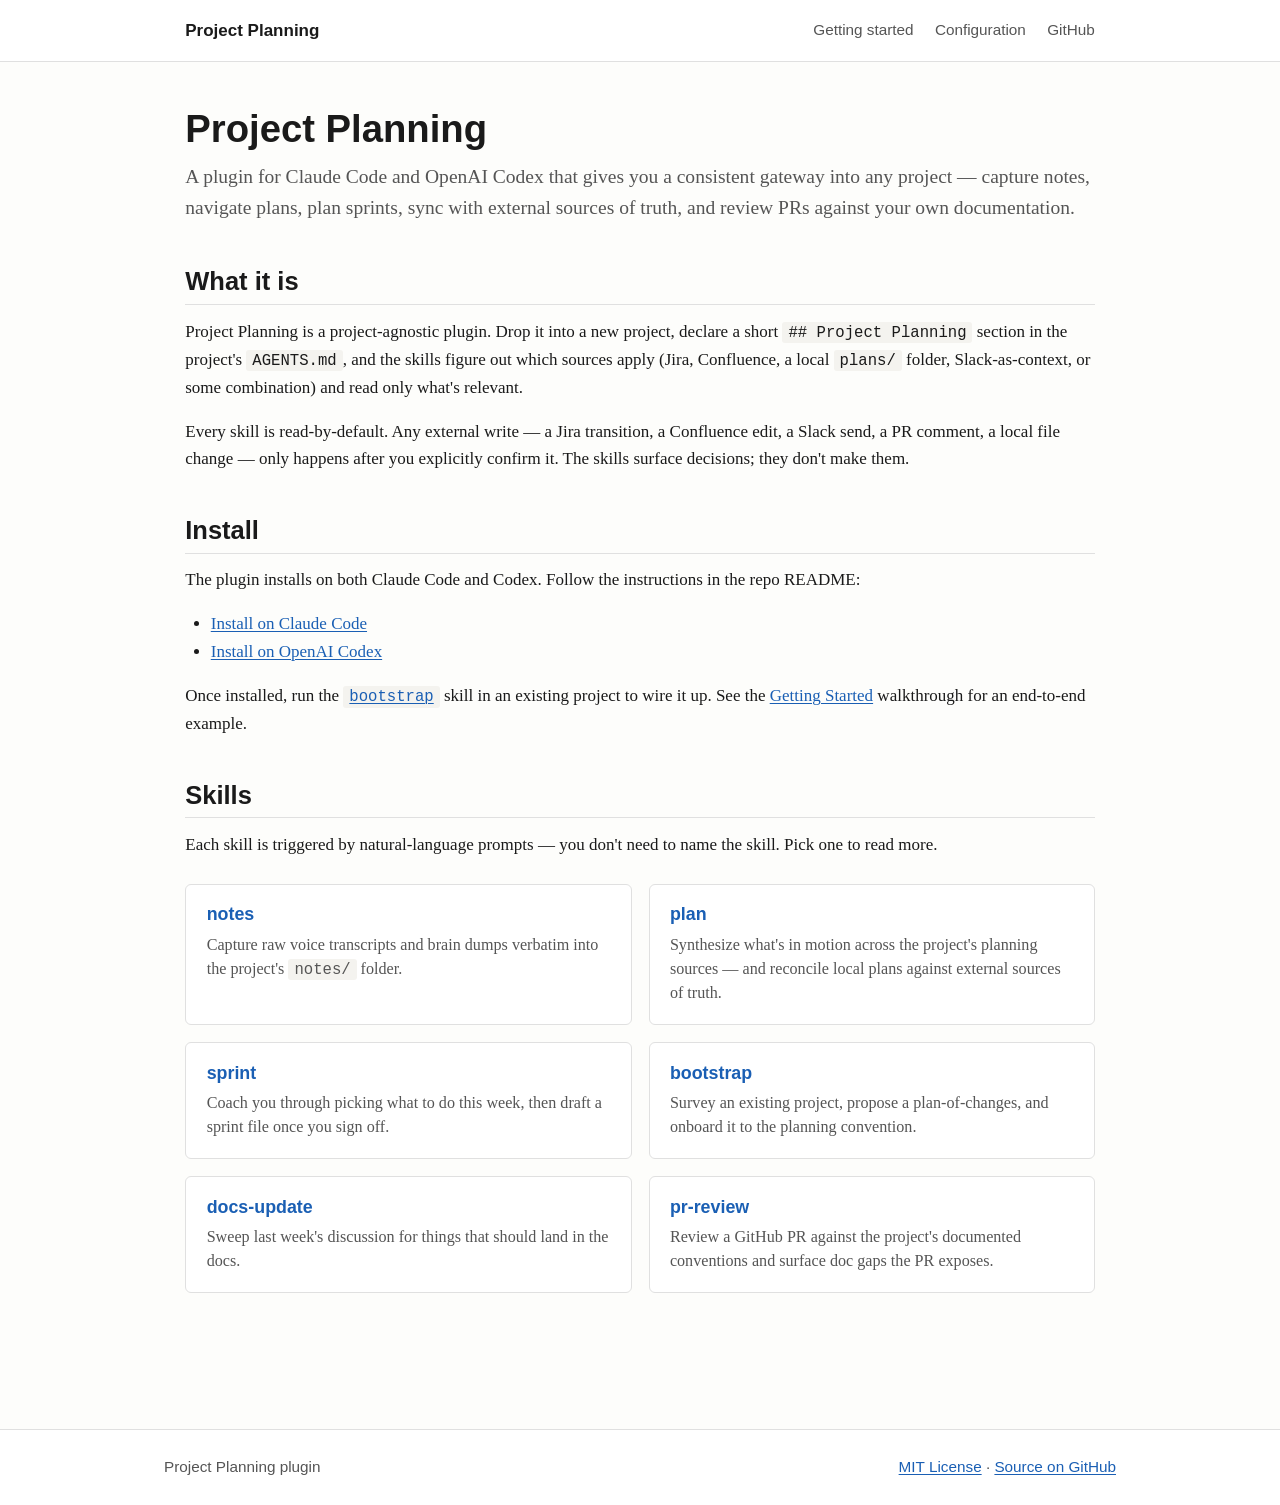
==== docs-site/index.html @ 4575e756 "Complete Phase 10: Phase 10: GitHub Pages site Co-Authored-By: Claude Opus 4.7 (1M context) <noreply" ====
<!DOCTYPE html>
<html lang="en">
<head>
<meta charset="utf-8">
<meta name="viewport" content="width=device-width, initial-scale=1">
<title>Project Planning — a Claude/Codex plugin</title>
<meta name="description" content="A Claude Code and OpenAI Codex plugin for capturing notes, navigating plans, running sprints, syncing with Jira/Confluence/Slack, and reviewing PRs against project documentation.">
<link rel="stylesheet" href="style.css">
</head>
<body>
<header class="site-header">
  <nav aria-label="Primary">
    <a href="index.html" class="site-title">Project Planning</a>
    <div class="nav-links">
      <a href="getting-started.html">Getting started</a>
      <a href="configuration.html">Configuration</a>
      <a href="https://github.com/gestrich/ai-project-planning">GitHub</a>
    </div>
  </nav>
</header>

<main>
  <article>
    <h1>Project Planning</h1>
    <p class="lede">A plugin for Claude Code and OpenAI Codex that gives you a consistent gateway into any project — capture notes, navigate plans, plan sprints, sync with external sources of truth, and review PRs against your own documentation.</p>

    <section>
      <h2>What it is</h2>
      <p>Project Planning is a project-agnostic plugin. Drop it into a new project, declare a short <code>## Project Planning</code> section in the project's <code>AGENTS.md</code>, and the skills figure out which sources apply (Jira, Confluence, a local <code>plans/</code> folder, Slack-as-context, or some combination) and read only what's relevant.</p>
      <p>Every skill is read-by-default. Any external write — a Jira transition, a Confluence edit, a Slack send, a PR comment, a local file change — only happens after you explicitly confirm it. The skills surface decisions; they don't make them.</p>
    </section>

    <section>
      <h2>Install</h2>
      <p>The plugin installs on both Claude Code and Codex. Follow the instructions in the repo README:</p>
      <ul>
        <li><a href="https://github.com/gestrich/ai-project-planning#claude-code">Install on Claude Code</a></li>
        <li><a href="https://github.com/gestrich/ai-project-planning#openai-codex">Install on OpenAI Codex</a></li>
      </ul>
      <p>Once installed, run the <a href="skills/bootstrap.html"><code>bootstrap</code></a> skill in an existing project to wire it up. See the <a href="getting-started.html">Getting Started</a> walkthrough for an end-to-end example.</p>
    </section>

    <section>
      <h2>Skills</h2>
      <p>Each skill is triggered by natural-language prompts — you don't need to name the skill. Pick one to read more.</p>
      <div class="cards">
        <a class="card" href="skills/notes.html">
          <h3>notes</h3>
          <p>Capture raw voice transcripts and brain dumps verbatim into the project's <code>notes/</code> folder.</p>
        </a>
        <a class="card" href="skills/plan.html">
          <h3>plan</h3>
          <p>Synthesize what's in motion across the project's planning sources — and reconcile local plans against external sources of truth.</p>
        </a>
        <a class="card" href="skills/sprint.html">
          <h3>sprint</h3>
          <p>Coach you through picking what to do this week, then draft a sprint file once you sign off.</p>
        </a>
        <a class="card" href="skills/bootstrap.html">
          <h3>bootstrap</h3>
          <p>Survey an existing project, propose a plan-of-changes, and onboard it to the planning convention.</p>
        </a>
        <a class="card" href="skills/docs-update.html">
          <h3>docs-update</h3>
          <p>Sweep last week's discussion for things that should land in the docs.</p>
        </a>
        <a class="card" href="skills/pr-review.html">
          <h3>pr-review</h3>
          <p>Review a GitHub PR against the project's documented conventions and surface doc gaps the PR exposes.</p>
        </a>
      </div>
    </section>
  </article>
</main>

<footer class="site-footer">
  <div class="footer-inner">
    <span>Project Planning plugin</span>
    <span><a href="https://github.com/gestrich/ai-project-planning/blob/main/plugin/LICENSE">MIT License</a> · <a href="https://github.com/gestrich/ai-project-planning">Source on GitHub</a></span>
  </div>
</footer>
</body>
</html>
---- docs-site/style.css ----
:root {
  --text: #1a1a1a;
  --muted: #555;
  --link: #1a5fb4;
  --link-hover: #0f3a78;
  --border: #e0e0e0;
  --bg: #fdfdfb;
  --code-bg: #f4f3ef;
  --accent: #f4ede0;
  --max-width: 56rem;
}

* {
  box-sizing: border-box;
}

html {
  font-size: 17px;
}

body {
  margin: 0;
  background: var(--bg);
  color: var(--text);
  font-family: Georgia, "Times New Roman", serif;
  line-height: 1.6;
}

header.site-header,
footer.site-footer {
  font-family: -apple-system, BlinkMacSystemFont, "Segoe UI", Helvetica, Arial, sans-serif;
  font-size: 0.9rem;
  border-bottom: 1px solid var(--border);
  background: #fff;
}

footer.site-footer {
  border-bottom: none;
  border-top: 1px solid var(--border);
  margin-top: 4rem;
  padding: 1.5rem 1.25rem;
  color: var(--muted);
}

header.site-header nav,
footer.site-footer .footer-inner {
  max-width: var(--max-width);
  margin: 0 auto;
  display: flex;
  align-items: center;
  justify-content: space-between;
  gap: 1rem;
  flex-wrap: wrap;
}

header.site-header nav {
  padding: 1rem 1.25rem;
}

header.site-header .site-title {
  font-weight: 600;
  font-size: 1rem;
  color: var(--text);
  text-decoration: none;
}

header.site-header .nav-links {
  display: flex;
  gap: 1.25rem;
}

header.site-header .nav-links a {
  color: var(--muted);
  text-decoration: none;
}

header.site-header .nav-links a:hover {
  color: var(--link-hover);
}

main {
  max-width: var(--max-width);
  margin: 0 auto;
  padding: 2.5rem 1.25rem 2rem;
}

h1, h2, h3, h4 {
  font-family: -apple-system, BlinkMacSystemFont, "Segoe UI", Helvetica, Arial, sans-serif;
  line-height: 1.25;
  color: var(--text);
}

h1 {
  font-size: 2.25rem;
  margin: 0 0 0.5rem;
}

h2 {
  font-size: 1.5rem;
  margin: 2.5rem 0 0.75rem;
  padding-bottom: 0.35rem;
  border-bottom: 1px solid var(--border);
}

h3 {
  font-size: 1.15rem;
  margin: 2rem 0 0.5rem;
}

p, ul, ol {
  margin: 0 0 1rem;
}

ul, ol {
  padding-left: 1.5rem;
}

a {
  color: var(--link);
  text-decoration: underline;
  text-decoration-thickness: 1px;
  text-underline-offset: 2px;
}

a:hover {
  color: var(--link-hover);
}

.lede {
  font-size: 1.15rem;
  color: var(--muted);
  margin-bottom: 2rem;
}

code, pre {
  font-family: "SF Mono", Menlo, Consolas, "Liberation Mono", monospace;
  font-size: 0.92rem;
}

code {
  background: var(--code-bg);
  padding: 0.1rem 0.35rem;
  border-radius: 3px;
}

pre {
  background: var(--code-bg);
  padding: 1rem 1.1rem;
  border-radius: 5px;
  overflow-x: auto;
  line-height: 1.5;
  border: 1px solid var(--border);
}

pre code {
  background: transparent;
  padding: 0;
}

blockquote {
  margin: 1rem 0;
  padding: 0.4rem 1rem;
  border-left: 3px solid var(--accent);
  background: #fafaf6;
  color: var(--muted);
}

table {
  border-collapse: collapse;
  width: 100%;
  margin: 1rem 0 1.5rem;
  font-size: 0.95rem;
}

th, td {
  border: 1px solid var(--border);
  padding: 0.55rem 0.75rem;
  text-align: left;
  vertical-align: top;
}

th {
  background: var(--accent);
  font-family: -apple-system, BlinkMacSystemFont, "Segoe UI", Helvetica, Arial, sans-serif;
  font-weight: 600;
}

.cards {
  display: grid;
  grid-template-columns: repeat(auto-fit, minmax(15rem, 1fr));
  gap: 1rem;
  margin: 1.5rem 0 2rem;
  max-width: 100%;
}

@media (min-width: 720px) {
  .cards {
    grid-template-columns: repeat(2, 1fr);
  }
}

.card {
  display: block;
  padding: 1.1rem 1.2rem;
  border: 1px solid var(--border);
  border-radius: 6px;
  background: #fff;
  text-decoration: none;
  color: var(--text);
  transition: border-color 0.15s ease, transform 0.15s ease;
}

.card:hover {
  border-color: var(--link);
  transform: translateY(-1px);
  color: var(--text);
}

.card h3 {
  margin: 0 0 0.4rem;
  font-size: 1.05rem;
  color: var(--link);
}

.card p {
  margin: 0;
  font-size: 0.95rem;
  color: var(--muted);
  line-height: 1.5;
}

.tag {
  display: inline-block;
  font-family: -apple-system, BlinkMacSystemFont, "Segoe UI", Helvetica, Arial, sans-serif;
  font-size: 0.75rem;
  text-transform: uppercase;
  letter-spacing: 0.05em;
  color: var(--muted);
  background: var(--accent);
  padding: 0.15rem 0.55rem;
  border-radius: 3px;
  margin-bottom: 1rem;
}

.skill-meta {
  display: grid;
  grid-template-columns: max-content 1fr;
  gap: 0.5rem 1.25rem;
  margin: 1.5rem 0;
  padding: 1rem 1.25rem;
  background: #fff;
  border: 1px solid var(--border);
  border-radius: 6px;
  font-size: 0.95rem;
}

.skill-meta dt {
  font-family: -apple-system, BlinkMacSystemFont, "Segoe UI", Helvetica, Arial, sans-serif;
  font-weight: 600;
  color: var(--muted);
}

.skill-meta dd {
  margin: 0;
}
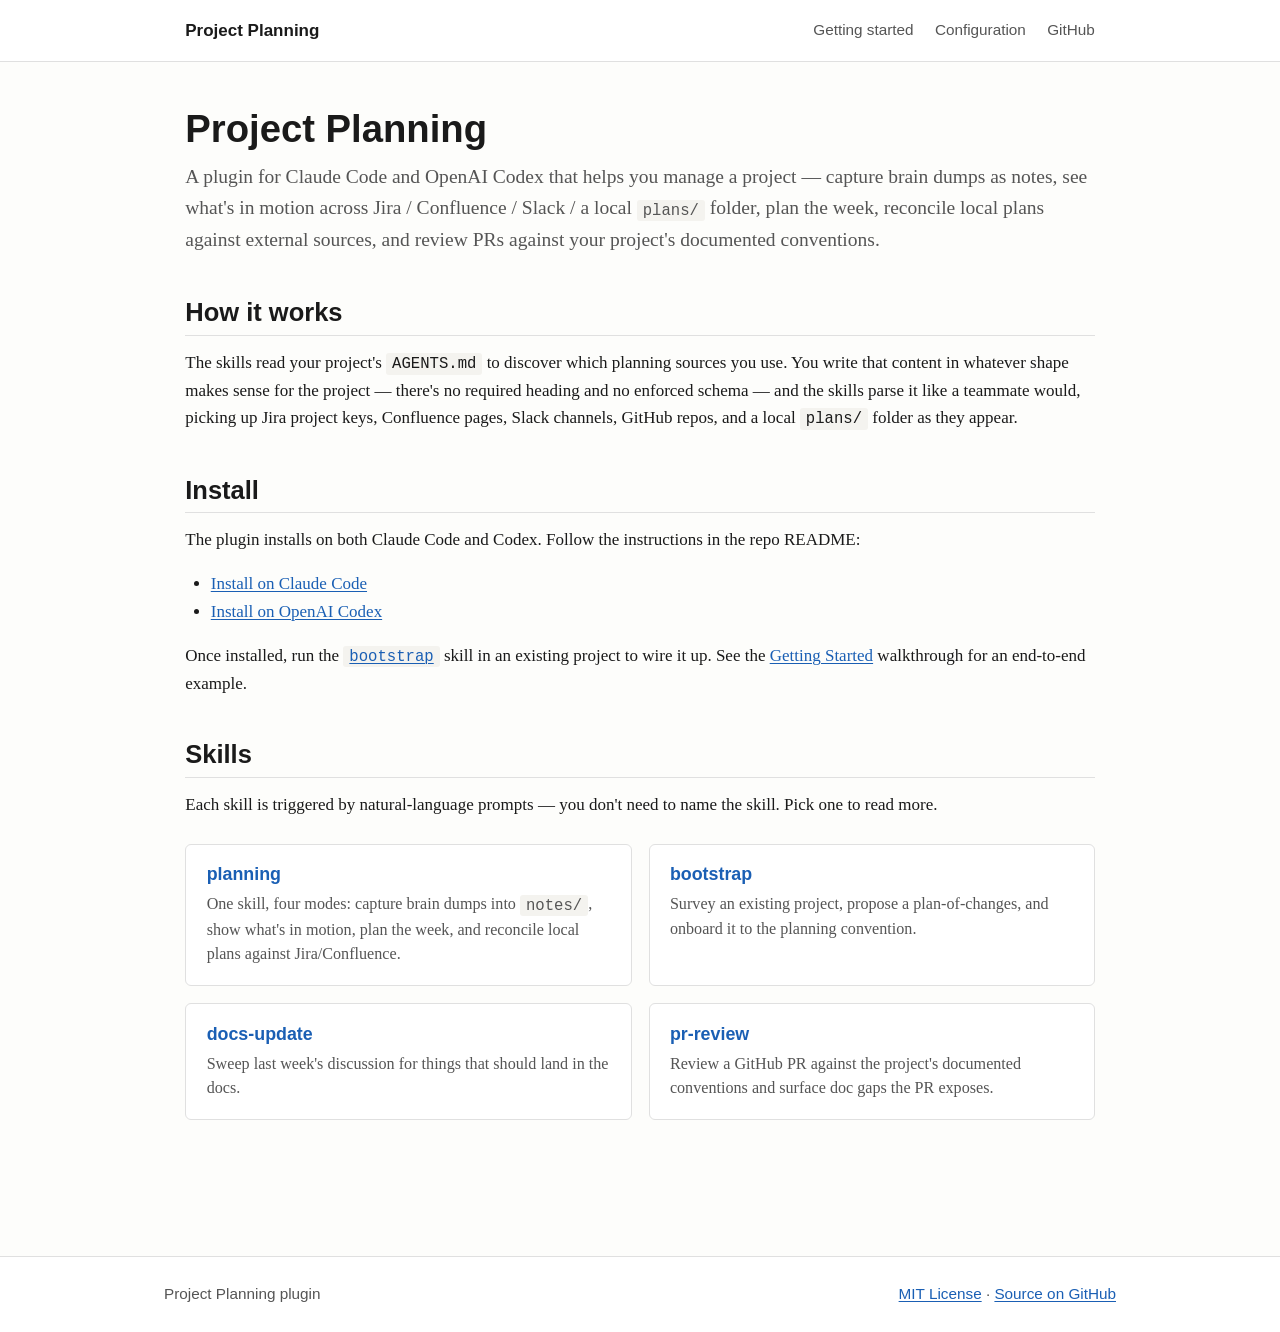
==== commit 2f2c08bc: "Coalesce notes/plan/sprint into a single planning skill - One skill with four modes: capture, status" ====
--- a/docs-site/index.html
+++ b/docs-site/index.html
@@ -4,7 +4,7 @@
 <meta charset="utf-8">
 <meta name="viewport" content="width=device-width, initial-scale=1">
 <title>Project Planning — a Claude/Codex plugin</title>
-<meta name="description" content="A Claude Code and OpenAI Codex plugin for capturing notes, navigating plans, running sprints, syncing with Jira/Confluence/Slack, and reviewing PRs against project documentation.">
+<meta name="description" content="A Claude Code and OpenAI Codex plugin that helps you manage a project: capture brain dumps, see what's in motion across Jira/Confluence/Slack/local plans, plan the week, reconcile drift, and review PRs against documented conventions.">
 <link rel="stylesheet" href="style.css">
 </head>
 <body>
@@ -22,12 +22,11 @@
 <main>
   <article>
     <h1>Project Planning</h1>
-    <p class="lede">A plugin for Claude Code and OpenAI Codex that gives you a consistent gateway into any project — capture notes, navigate plans, plan sprints, sync with external sources of truth, and review PRs against your own documentation.</p>
+    <p class="lede">A plugin for Claude Code and OpenAI Codex that helps you manage a project — capture brain dumps as notes, see what's in motion across Jira / Confluence / Slack / a local <code>plans/</code> folder, plan the week, reconcile local plans against external sources, and review PRs against your project's documented conventions.</p>
 
     <section>
-      <h2>What it is</h2>
-      <p>Project Planning is a project-agnostic plugin. Drop it into a new project, declare a short <code>## Project Planning</code> section in the project's <code>AGENTS.md</code>, and the skills figure out which sources apply (Jira, Confluence, a local <code>plans/</code> folder, Slack-as-context, or some combination) and read only what's relevant.</p>
-      <p>Every skill is read-by-default. Any external write — a Jira transition, a Confluence edit, a Slack send, a PR comment, a local file change — only happens after you explicitly confirm it. The skills surface decisions; they don't make them.</p>
+      <h2>How it works</h2>
+      <p>The skills read your project's <code>AGENTS.md</code> to discover which planning sources you use. You write that content in whatever shape makes sense for the project — there's no required heading and no enforced schema — and the skills parse it like a teammate would, picking up Jira project keys, Confluence pages, Slack channels, GitHub repos, and a local <code>plans/</code> folder as they appear.</p>
     </section>
 
     <section>
@@ -44,17 +43,9 @@
       <h2>Skills</h2>
       <p>Each skill is triggered by natural-language prompts — you don't need to name the skill. Pick one to read more.</p>
       <div class="cards">
-        <a class="card" href="skills/notes.html">
-          <h3>notes</h3>
-          <p>Capture raw voice transcripts and brain dumps verbatim into the project's <code>notes/</code> folder.</p>
-        </a>
-        <a class="card" href="skills/plan.html">
-          <h3>plan</h3>
-          <p>Synthesize what's in motion across the project's planning sources — and reconcile local plans against external sources of truth.</p>
-        </a>
-        <a class="card" href="skills/sprint.html">
-          <h3>sprint</h3>
-          <p>Coach you through picking what to do this week, then draft a sprint file once you sign off.</p>
+        <a class="card" href="skills/planning.html">
+          <h3>planning</h3>
+          <p>One skill, four modes: capture brain dumps into <code>notes/</code>, show what's in motion, plan the week, and reconcile local plans against Jira/Confluence.</p>
         </a>
         <a class="card" href="skills/bootstrap.html">
           <h3>bootstrap</h3>
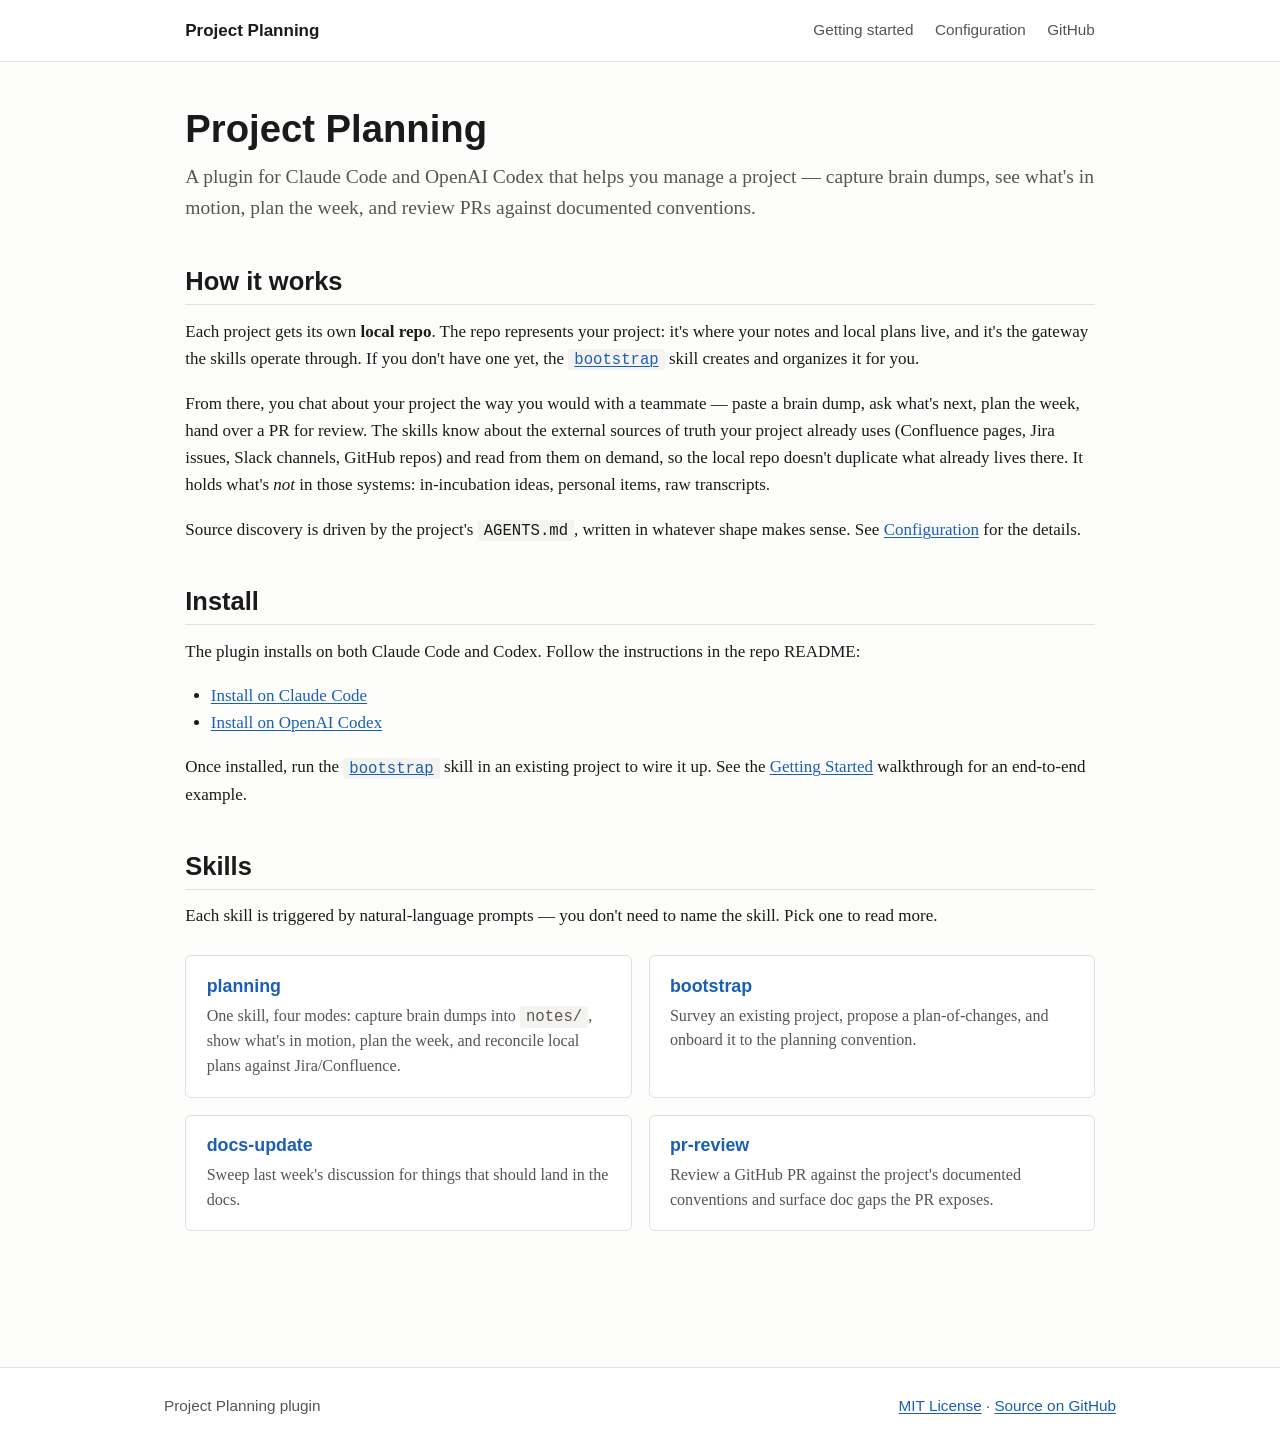
==== commit 546bb288: "Reframe README and landing page around the local repo as the gateway Lead with the role of the local" ====
--- a/docs-site/index.html
+++ b/docs-site/index.html
@@ -22,11 +22,13 @@
 <main>
   <article>
     <h1>Project Planning</h1>
-    <p class="lede">A plugin for Claude Code and OpenAI Codex that helps you manage a project — capture brain dumps as notes, see what's in motion across Jira / Confluence / Slack / a local <code>plans/</code> folder, plan the week, reconcile local plans against external sources, and review PRs against your project's documented conventions.</p>
+    <p class="lede">A plugin for Claude Code and OpenAI Codex that helps you manage a project — capture brain dumps, see what's in motion, plan the week, and review PRs against documented conventions.</p>
 
     <section>
       <h2>How it works</h2>
-      <p>The skills read your project's <code>AGENTS.md</code> to discover which planning sources you use. You write that content in whatever shape makes sense for the project — there's no required heading and no enforced schema — and the skills parse it like a teammate would, picking up Jira project keys, Confluence pages, Slack channels, GitHub repos, and a local <code>plans/</code> folder as they appear.</p>
+      <p>Each project gets its own <strong>local repo</strong>. The repo represents your project: it's where your notes and local plans live, and it's the gateway the skills operate through. If you don't have one yet, the <a href="skills/bootstrap.html"><code>bootstrap</code></a> skill creates and organizes it for you.</p>
+      <p>From there, you chat about your project the way you would with a teammate — paste a brain dump, ask what's next, plan the week, hand over a PR for review. The skills know about the external sources of truth your project already uses (Confluence pages, Jira issues, Slack channels, GitHub repos) and read from them on demand, so the local repo doesn't duplicate what already lives there. It holds what's <em>not</em> in those systems: in-incubation ideas, personal items, raw transcripts.</p>
+      <p>Source discovery is driven by the project's <code>AGENTS.md</code>, written in whatever shape makes sense. See <a href="configuration.html">Configuration</a> for the details.</p>
     </section>
 
     <section>
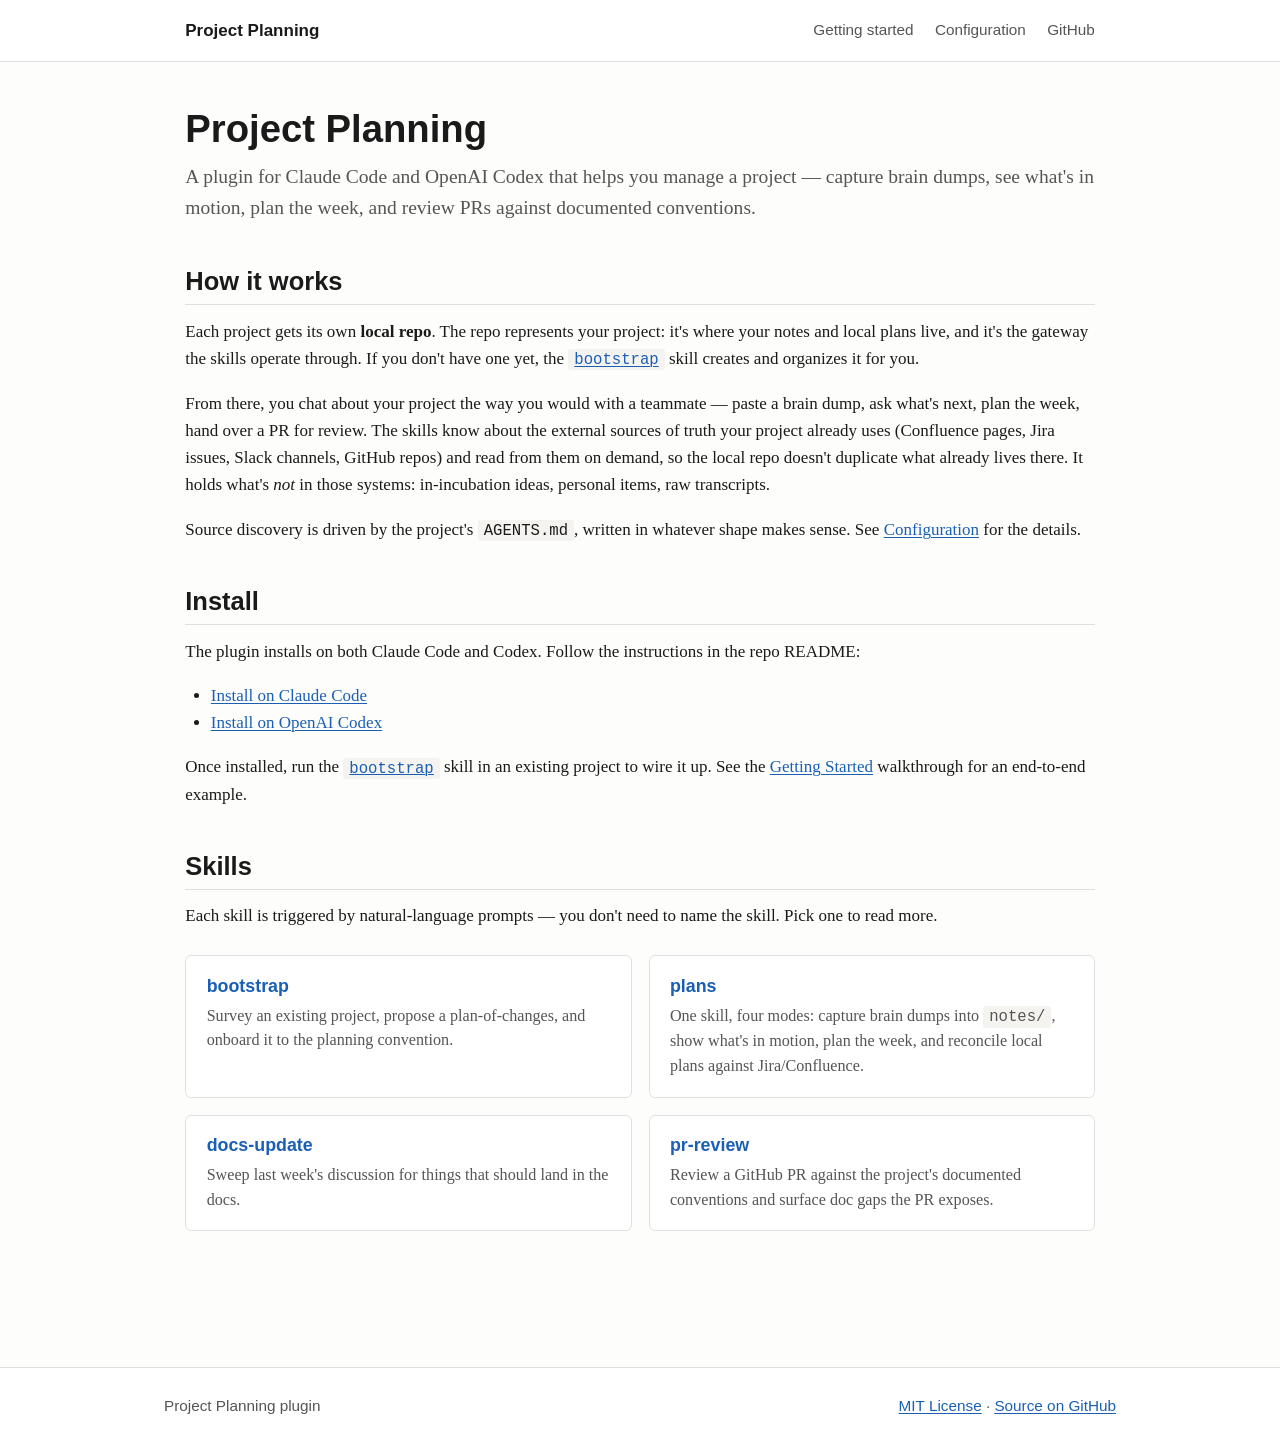
==== commit 0a33048d: "Rename planning skill to plans; move sprints to top level - plugin/skills/planning → plugin/skills/p" ====
--- a/docs-site/index.html
+++ b/docs-site/index.html
@@ -45,13 +45,13 @@
       <h2>Skills</h2>
       <p>Each skill is triggered by natural-language prompts — you don't need to name the skill. Pick one to read more.</p>
       <div class="cards">
-        <a class="card" href="skills/planning.html">
-          <h3>planning</h3>
-          <p>One skill, four modes: capture brain dumps into <code>notes/</code>, show what's in motion, plan the week, and reconcile local plans against Jira/Confluence.</p>
-        </a>
         <a class="card" href="skills/bootstrap.html">
           <h3>bootstrap</h3>
           <p>Survey an existing project, propose a plan-of-changes, and onboard it to the planning convention.</p>
+        </a>
+        <a class="card" href="skills/plans.html">
+          <h3>plans</h3>
+          <p>One skill, four modes: capture brain dumps into <code>notes/</code>, show what's in motion, plan the week, and reconcile local plans against Jira/Confluence.</p>
         </a>
         <a class="card" href="skills/docs-update.html">
           <h3>docs-update</h3>
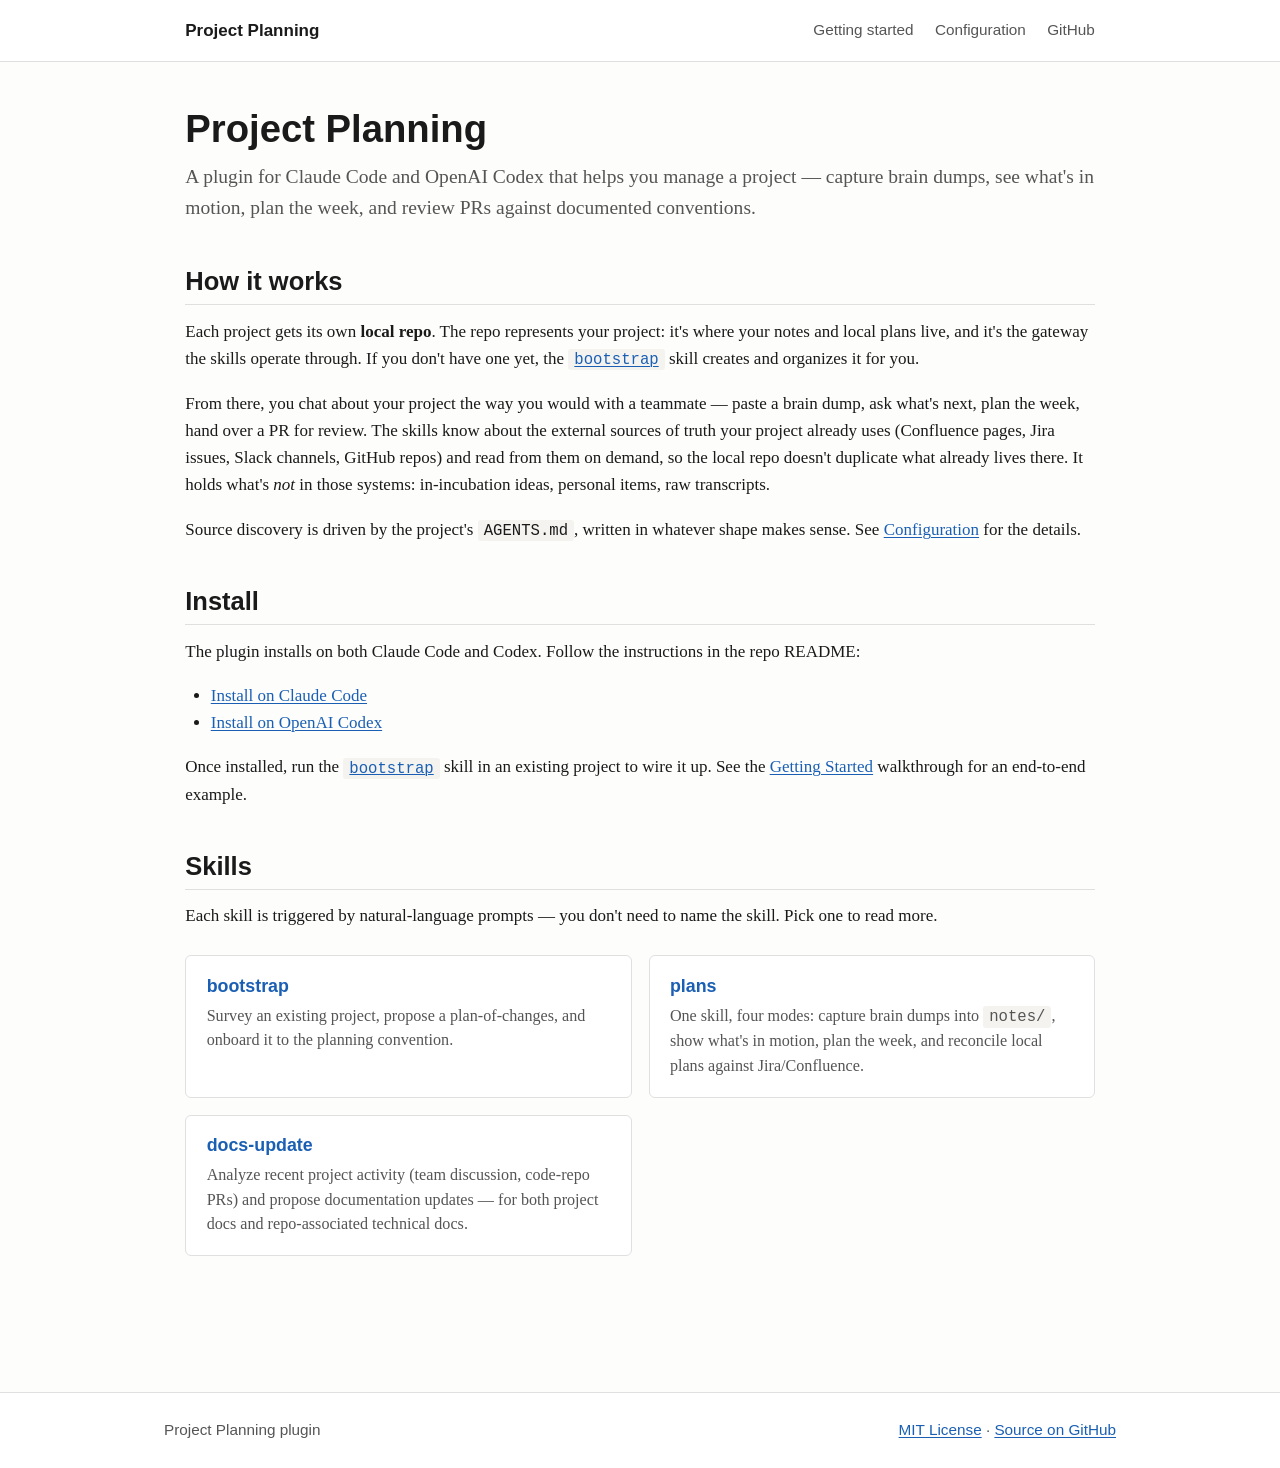
==== commit 11c5f614: "Drop pr-review; fold its purpose into docs-update Reviewing repo-associated technical docs against r" ====
--- a/docs-site/index.html
+++ b/docs-site/index.html
@@ -55,11 +55,7 @@
         </a>
         <a class="card" href="skills/docs-update.html">
           <h3>docs-update</h3>
-          <p>Sweep last week's discussion for things that should land in the docs.</p>
-        </a>
-        <a class="card" href="skills/pr-review.html">
-          <h3>pr-review</h3>
-          <p>Review a GitHub PR against the project's documented conventions and surface doc gaps the PR exposes.</p>
+          <p>Analyze recent project activity (team discussion, code-repo PRs) and propose documentation updates — for both project docs and repo-associated technical docs.</p>
         </a>
       </div>
     </section>
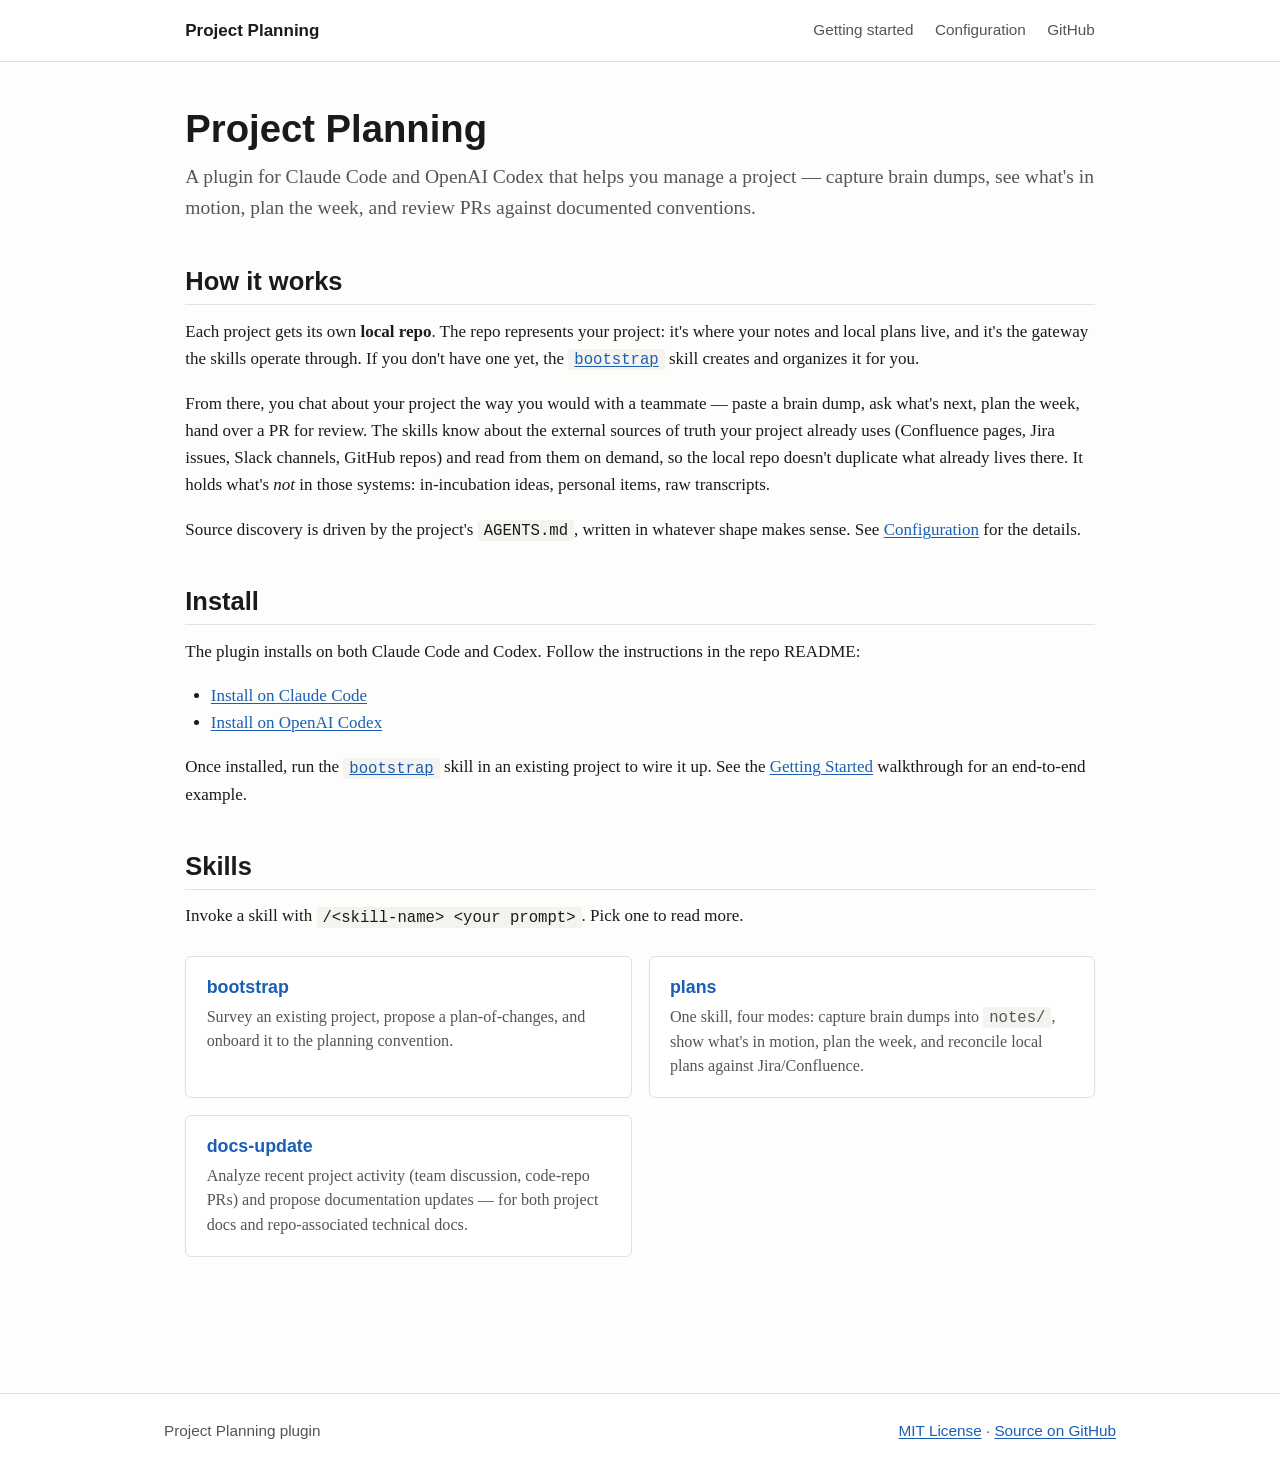
==== commit 62e8dd07: "Replace natural-language trigger framing with explicit /<skill> examples Skills are invoked the way " ====
--- a/docs-site/index.html
+++ b/docs-site/index.html
@@ -43,7 +43,7 @@
 
     <section>
       <h2>Skills</h2>
-      <p>Each skill is triggered by natural-language prompts — you don't need to name the skill. Pick one to read more.</p>
+      <p>Invoke a skill with <code>/&lt;skill-name&gt; &lt;your prompt&gt;</code>. Pick one to read more.</p>
       <div class="cards">
         <a class="card" href="skills/bootstrap.html">
           <h3>bootstrap</h3>
